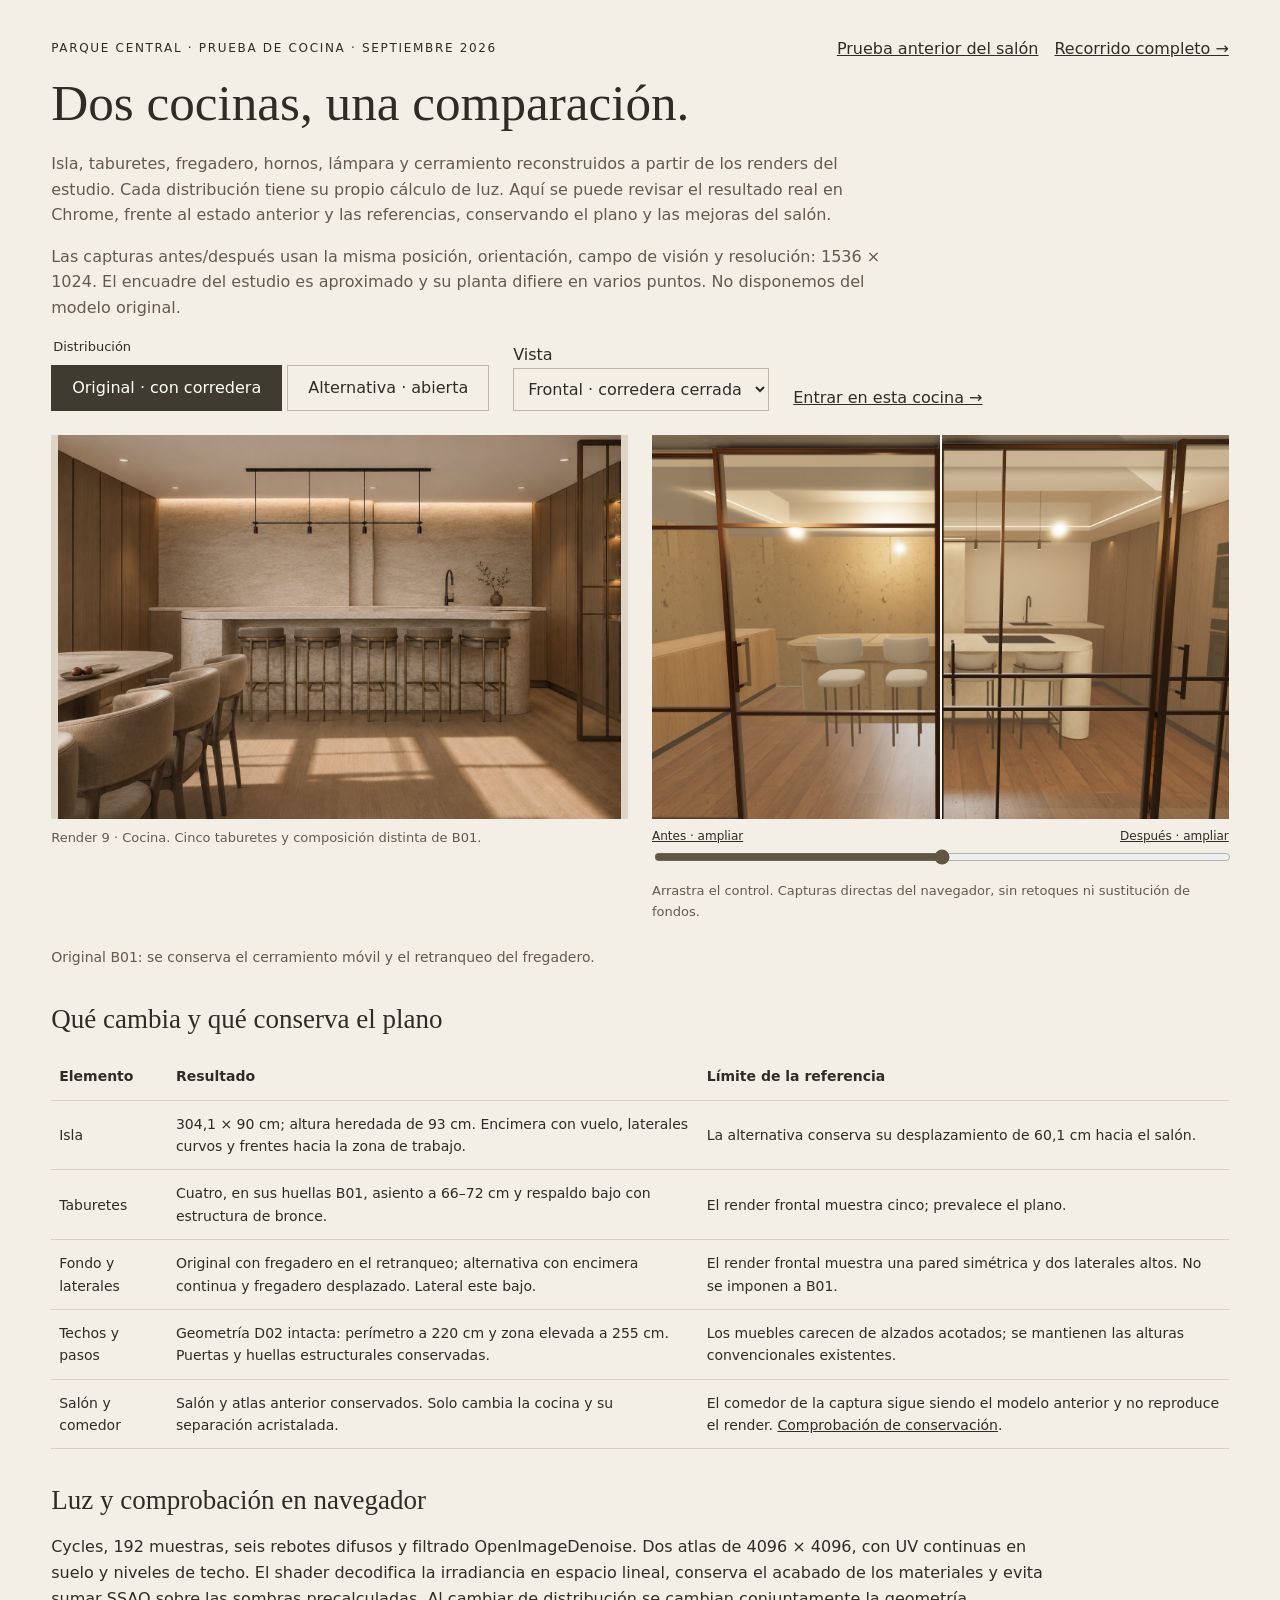
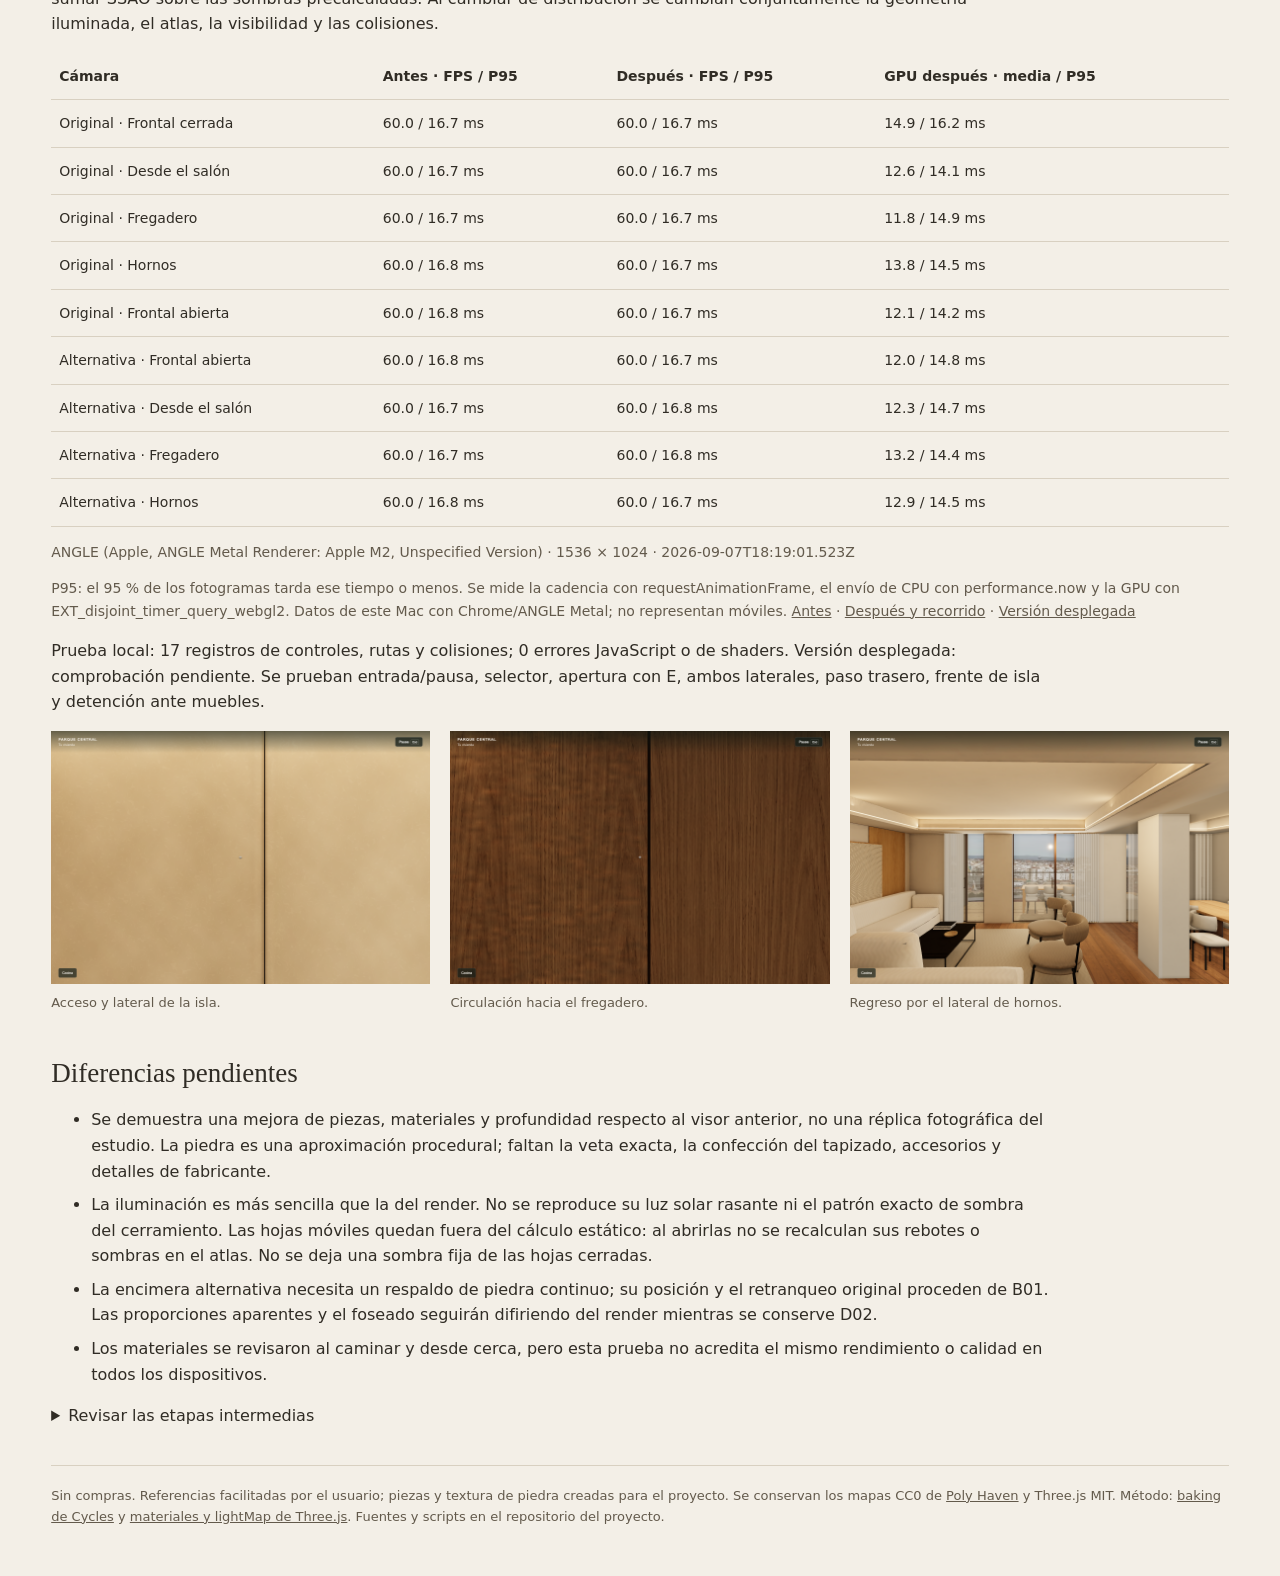
==== review/kitchen/index.html @ 888ee417 "Reconstruye ambas cocinas con iluminación por variante y comparativa" ====
<!doctype html>
<html lang="es">
<meta charset="utf-8"><meta name="viewport" content="width=device-width,initial-scale=1">
<title>Parque Central · Comparativa de las dos cocinas</title>
<style>
*{box-sizing:border-box}body{margin:0;background:#f3efe7;color:#302c25;font:16px/1.6 system-ui,sans-serif}main{max-width:1500px;margin:auto;padding:36px 4vw}a{color:inherit}h1{font:400 clamp(30px,4vw,52px)/1.12 Georgia,serif;margin:12px 0 20px}h2{font:400 27px Georgia,serif;margin:36px 0 18px}.intro{max-width:850px;color:#635a4c}.eyebrow{letter-spacing:.14em;font-size:12px;text-transform:uppercase}.bar{display:flex;justify-content:space-between;gap:16px;align-items:center;flex-wrap:wrap}button{font:inherit;padding:9px 20px;border:1px solid #bfb6a5;background:transparent;color:inherit;cursor:pointer}button[aria-pressed=true]{color:#fff;background:#403b31;border-color:#403b31}.gallery{display:grid;grid-template-columns:1fr 1fr;gap:24px;margin-top:24px}figure{margin:0}figcaption{font-size:13px;margin:9px 0;color:#635a4c}img{display:block;width:100%}.reference{height:auto;aspect-ratio:3/2;object-fit:contain;background:#ded5c6}.comparison{position:relative;aspect-ratio:3/2;background:#ded5c6;overflow:hidden}.comparison img{position:absolute;inset:0;width:100%;height:100%;object-fit:contain}.comparison .before{clip-path:inset(0 calc(100% - var(--split,50%)) 0 0)}.divider{position:absolute;top:0;bottom:0;left:var(--split,50%);width:2px;background:white;pointer-events:none}.tags{display:flex;justify-content:space-between;font-size:12px;margin-top:8px}.range{width:100%;accent-color:#615543}table{width:100%;border-collapse:collapse;font-size:14px}th,td{text-align:left;border-bottom:1px solid #d8d0c1;padding:12px 8px}th{font-weight:600}.notes{max-width:1000px}.notes li{margin:8px 0}.details{display:grid;grid-template-columns:repeat(3,1fr);gap:20px}.footer{border-top:1px solid #d8d0c1;margin-top:36px;padding-top:20px;color:#635a4c;font-size:13px}.status{font-size:14px;color:#635a4c}summary{cursor:pointer}code{font-size:13px}@media(max-width:750px){.gallery,.details{grid-template-columns:1fr}main{padding:24px 5vw}th,td{padding:9px 4px;font-size:12px}}

select{font:inherit;padding:10px;border:1px solid #bfb6a5;background:#f3efe7;color:#302c25}nav{display:flex;gap:16px;flex-wrap:wrap}fieldset{border:0;padding:0;margin:0}legend{font-size:13px;margin-bottom:8px}.controls{display:flex;gap:24px;align-items:end;flex-wrap:wrap}.table-wrap{overflow-x:auto}.stage{display:grid;grid-template-columns:repeat(3,1fr);gap:16px}.pill{display:inline-block;background:#e5ddce;padding:5px 10px;font-size:13px}button:focus-visible,a:focus-visible,select:focus-visible{outline:3px solid #8a653c;outline-offset:4px}@media(max-width:750px){.stage{grid-template-columns:1fr}}
</style>
<main>
<div class="bar"><span class="eyebrow">Parque Central · Prueba de cocina · Septiembre 2026</span><nav><a href="../salon/">Prueba anterior del salón</a><a href="../../">Recorrido completo →</a></nav></div>
<h1>Dos cocinas, una comparación.</h1>
<p class="intro">Isla, taburetes, fregadero, hornos, lámpara y cerramiento reconstruidos a partir de los renders del estudio. Cada distribución tiene su propio cálculo de luz. Aquí se puede revisar el resultado real en Chrome, frente al estado anterior y las referencias, conservando el plano y las mejoras del salón.</p>
<p class="intro">Las capturas antes/después usan la misma posición, orientación, campo de visión y resolución: 1536 × 1024. El encuadre del estudio es aproximado y su planta difiere en varios puntos. No disponemos del modelo original.</p>
<div class="controls">
<fieldset><legend>Distribución</legend><button data-layout="original" aria-pressed="true">Original · con corredera</button> <button data-layout="alternative" aria-pressed="false">Alternativa · abierta</button></fieldset>
<label>Vista<br><select id="view"><option value="reference">Frontal · corredera cerrada</option><option value="open">Frontal · corredera abierta</option><option value="living">Desde el salón</option><option value="worktop">Fregadero y encimera</option><option value="ovens">Hornos y frentes</option></select></label>
<a id="tour" href="../../?kitchen=original&amp;start=kitchen">Entrar en esta cocina →</a>
</div>
<div class="gallery">
<figure><a id="referenceLink" href="reference-kitchen.png"><img id="reference" class="reference" src="reference-kitchen.png" alt="Render de referencia de la cocina del estudio"></a><figcaption id="referenceCaption">Render 9 · Cocina. Muestra cinco taburetes y una composición simétrica diferente de B01.</figcaption></figure>
<figure><div class="comparison" id="comparison"><img id="after" src="after-original-reference.png" alt="Cocina original después de la reconstrucción"><img class="before" id="before" src="before-original-reference.png" alt="Cocina original antes de la reconstrucción"><div class="divider"></div></div><div class="tags"><a id="beforeLink" href="before-original-reference.png">Antes · ampliar</a><a id="afterLink" href="after-original-reference.png">Después · ampliar</a></div><input class="range" id="slider" type="range" min="0" max="100" value="50" aria-label="Comparación: antes a la izquierda, después a la derecha"><figcaption>Arrastra el control. Capturas directas del navegador, sin retoques ni sustitución de fondos.</figcaption></figure>
</div>
<p id="viewNote" class="status" aria-live="polite"></p>
<h2>Qué cambia y qué conserva el plano</h2>
<div class="table-wrap"><table><thead><tr><th>Elemento</th><th>Resultado</th><th>Límite de la referencia</th></tr></thead><tbody>
<tr><td>Isla</td><td>304,1 × 90 cm; altura heredada de 93 cm. Encimera con vuelo, laterales curvos y frentes hacia la zona de trabajo.</td><td>La alternativa conserva su desplazamiento de 60,1 cm hacia el salón.</td></tr>
<tr><td>Taburetes</td><td>Cuatro, en sus huellas B01, asiento a 66–72 cm y respaldo bajo con estructura de bronce.</td><td>El render frontal muestra cinco; prevalece el plano.</td></tr>
<tr><td>Fondo y laterales</td><td>Original con fregadero en el retranqueo; alternativa con encimera continua y fregadero desplazado. Lateral este bajo.</td><td>El render frontal muestra una pared simétrica y dos laterales altos. No se imponen a B01.</td></tr>
<tr><td>Techos y pasos</td><td>Geometría D02 intacta: perímetro a 220 cm y zona elevada a 255 cm. Puertas y huellas estructurales conservadas.</td><td>Los muebles carecen de alzados acotados; se mantienen las alturas convencionales existentes.</td></tr>
<tr><td>Salón y comedor</td><td>Salón y atlas anterior conservados. Solo cambia la cocina y su separación acristalada.</td><td>El comedor de la captura sigue siendo el modelo anterior y no reproduce el render. <a href="scope-check.json">Comprobación de conservación</a>.</td></tr>
</tbody></table></div>
<h2>Luz y comprobación en navegador</h2>
<p class="notes">Cycles, 192 muestras, seis rebotes difusos y filtrado OpenImageDenoise. Dos atlas de 4096 × 4096, con UV continuas en suelo y niveles de techo. El shader decodifica la irradiancia en espacio lineal, conserva el acabado de los materiales y evita sumar SSAO sobre las sombras precalculadas. Al cambiar de distribución se cambian conjuntamente la geometría iluminada, el atlas, la visibilidad y las colisiones.</p>
<div class="table-wrap"><table><thead><tr><th>Cámara</th><th>Antes · FPS / P95</th><th>Después · FPS / P95</th><th>GPU después · media / P95</th></tr></thead><tbody id="metrics"><tr><td colspan="4">Cargando mediciones…</td></tr></tbody></table></div>
<p class="status" id="hardware"></p>
<p class="status">P95: el 95 % de los fotogramas tarda ese tiempo o menos. Se mide la cadencia con requestAnimationFrame, el envío de CPU con performance.now y la GPU con EXT_disjoint_timer_query_webgl2. Datos de este Mac con Chrome/ANGLE Metal; no representan móviles. <a href="before-metrics.json">Antes</a> · <a href="after-metrics.json">Después y recorrido</a> · <a href="deployed-metrics.json">Versión desplegada</a></p>
<p id="walkSummary" class="notes"></p>
<div class="details"><figure><a id="eastLink"><img id="east" loading="lazy" alt="Acceso y paso lateral con controles WASD"></a><figcaption>Acceso y lateral de la isla.</figcaption></figure><figure><a id="rearLink"><img id="rear" loading="lazy" alt="Paso por detrás de la isla"></a><figcaption>Circulación hacia el fregadero.</figcaption></figure><figure><a id="westLink"><img id="west" loading="lazy" alt="Paso entre isla y columna de hornos"></a><figcaption>Regreso por el lateral de hornos.</figcaption></figure></div>
<h2>Diferencias pendientes</h2>
<ul class="notes">
<li>Se demuestra una mejora de piezas, materiales y profundidad respecto al visor anterior, no una réplica fotográfica del estudio. La piedra es una aproximación procedural; faltan la veta exacta, la confección del tapizado, accesorios y detalles de fabricante.</li>
<li>La iluminación es más sencilla que la del render. No se reproduce su luz solar rasante ni el patrón exacto de sombra del cerramiento. Las hojas móviles quedan fuera del cálculo estático: al abrirlas no se recalculan sus rebotes o sombras en el atlas. No se deja una sombra fija de las hojas cerradas.</li>
<li>La encimera alternativa necesita un respaldo de piedra continuo; su posición y el retranqueo original proceden de B01. Las proporciones aparentes y el foseado seguirán difiriendo del render mientras se conserve D02.</li>
<li>Los materiales se revisaron al caminar y desde cerca, pero esta prueba no acredita el mismo rendimiento o calidad en todos los dispositivos.</li>
</ul>
<details><summary>Revisar las etapas intermedias</summary><div class="stage"><figure><a id="geometryLink"><img id="geometry" loading="lazy" alt="Nueva geometría con iluminación anterior"></a><figcaption>Geometría nueva con la luz anterior.</figcaption></figure><figure><a id="light1Link"><img id="light1" loading="lazy" alt="Primer cálculo de luz"></a><figcaption>Primer atlas: demasiado brillo y juntas visibles.</figcaption></figure><figure><a id="light2Link"><img id="light2" loading="lazy" alt="Segundo ajuste de materiales"></a><figcaption>Segundo ajuste: motivó la corrección de UV en suelo y techo.</figcaption></figure></div></details>
<p class="footer">Sin compras. Referencias facilitadas por el usuario; piezas y textura de piedra creadas para el proyecto. Se conservan los mapas CC0 de <a href="https://polyhaven.com/a/wood_floor">Poly Haven</a> y Three.js MIT. Método: <a href="https://docs.blender.org/manual/en/latest/render/cycles/baking.html">baking de Cycles</a> y <a href="https://threejs.org/docs/pages/MeshStandardMaterial.html">materiales y lightMap de Three.js</a>. Fuentes y scripts en el repositorio del proyecto.</p>
</main>
<script type="module">
const $=id=>document.getElementById(id);let layout='original';
function setImage(id,file){$(id).src=file;$(id+'Link').href=file;}
function update(){
 $('view').querySelector('[value=reference]').textContent=layout==='original'?'Frontal · corredera cerrada':'Frontal · cocina abierta';
 const view=$('view').value,frame=view==='open'?(layout==='original'?'open':'reference'):view;
 for(const stage of ['before','after'])setImage(stage,`${stage}-${layout}-${frame}.png`);
 const living=view==='living'||view==='ovens';setImage('reference',living?'reference-living.png':'reference-kitchen.png');
 $('referenceCaption').textContent=living?'Render 2 · Comedor y separación con la cocina. El comedor no se reconstruye en esta prueba.':'Render 9 · Cocina. Cinco taburetes y composición distinta de B01.';
 $('tour').href=`../../?kitchen=${layout}&start=kitchen`;
 $('viewNote').textContent=layout==='alternative'?'Alternativa B01: isla adelantada 60,1 cm, sin cerramiento y con encimera continua.':'Original B01: se conserva el cerramiento móvil y el retranqueo del fregadero.';
 for(const key of ['east','rear','west'])setImage(key,`after-walk-${layout}-${key}.png`);
 for(const [id,stage] of [['geometry','geometry'],['light1','light-v1'],['light2','light-v2']])setImage(id,`${stage}-${layout}-${layout==='original'?'open':'reference'}.png`);
}
for(const b of document.querySelectorAll('[data-layout]'))b.onclick=()=>{layout=b.dataset.layout;for(const a of document.querySelectorAll('[data-layout]'))a.setAttribute('aria-pressed',String(a===b));update();};
$('view').onchange=update;$('slider').oninput=e=>$('comparison').style.setProperty('--split',e.target.value+'%');update();
const names={reference:'Frontal cerrada',open:'Frontal abierta',living:'Desde el salón',worktop:'Fregadero',ovens:'Hornos'};
try{
 const [before,after]=await Promise.all(['before','after'].map(async n=>{const r=await fetch(n+'-metrics.json');if(!r.ok)throw Error(n);return r.json();}));
 const live=await fetch('deployed-metrics.json').then(r=>r.ok?r.json():null).catch(()=>null);
 $('metrics').innerHTML=after.views.map(v=>{const old=before.views.find(o=>o.name===v.name),[layout,view]=v.name.split('-');return `<tr><td>${layout==='original'?'Original':'Alternativa'} · ${layout==='alternative'&&view==='reference'?'Frontal abierta':names[view]}</td><td>${old.fps.toFixed(1)} / ${old.p95.toFixed(1)} ms</td><td>${v.fps.toFixed(1)} / ${v.p95.toFixed(1)} ms</td><td>${v.gpuMs?v.gpuMs.mean.toFixed(1)+' / '+v.gpuMs.p95.toFixed(1)+' ms':'No disponible'}</td></tr>`;}).join('');
 $('hardware').textContent=after.renderer+' · '+after.viewport.width+' × '+after.viewport.height+' · '+after.measuredAt;
 $('walkSummary').textContent=`Prueba local: ${after.walk.length} registros de controles, rutas y colisiones; ${after.errors.length} errores JavaScript o de shaders. Versión desplegada: ${live?live.walk.length+' registros; '+live.errors.length+' errores.':'comprobación pendiente.'} Se prueban entrada/pausa, selector, apertura con E, ambos laterales, paso trasero, frente de isla y detención ante muebles.`;
}catch{$('metrics').innerHTML='<tr><td colspan="4">Consulta los JSON de mediciones enlazados.</td></tr>';}
</script>
</html>
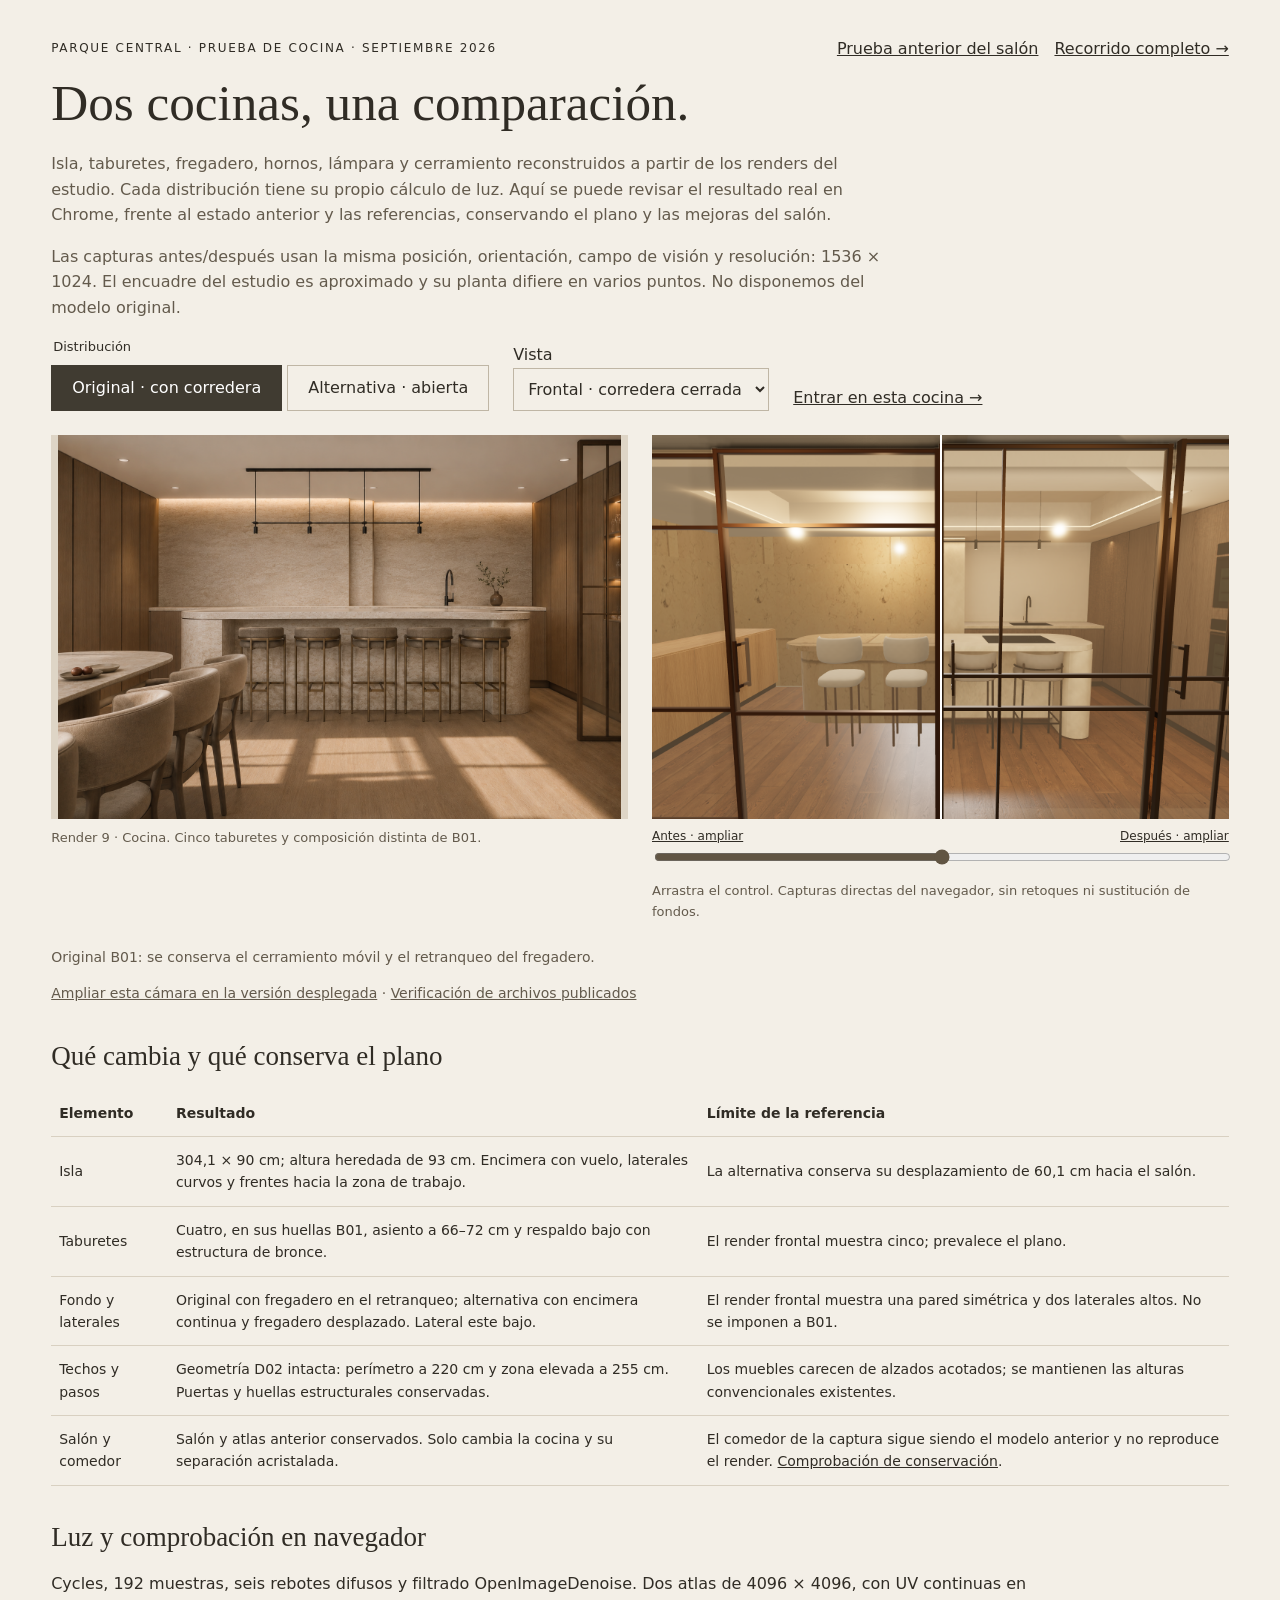
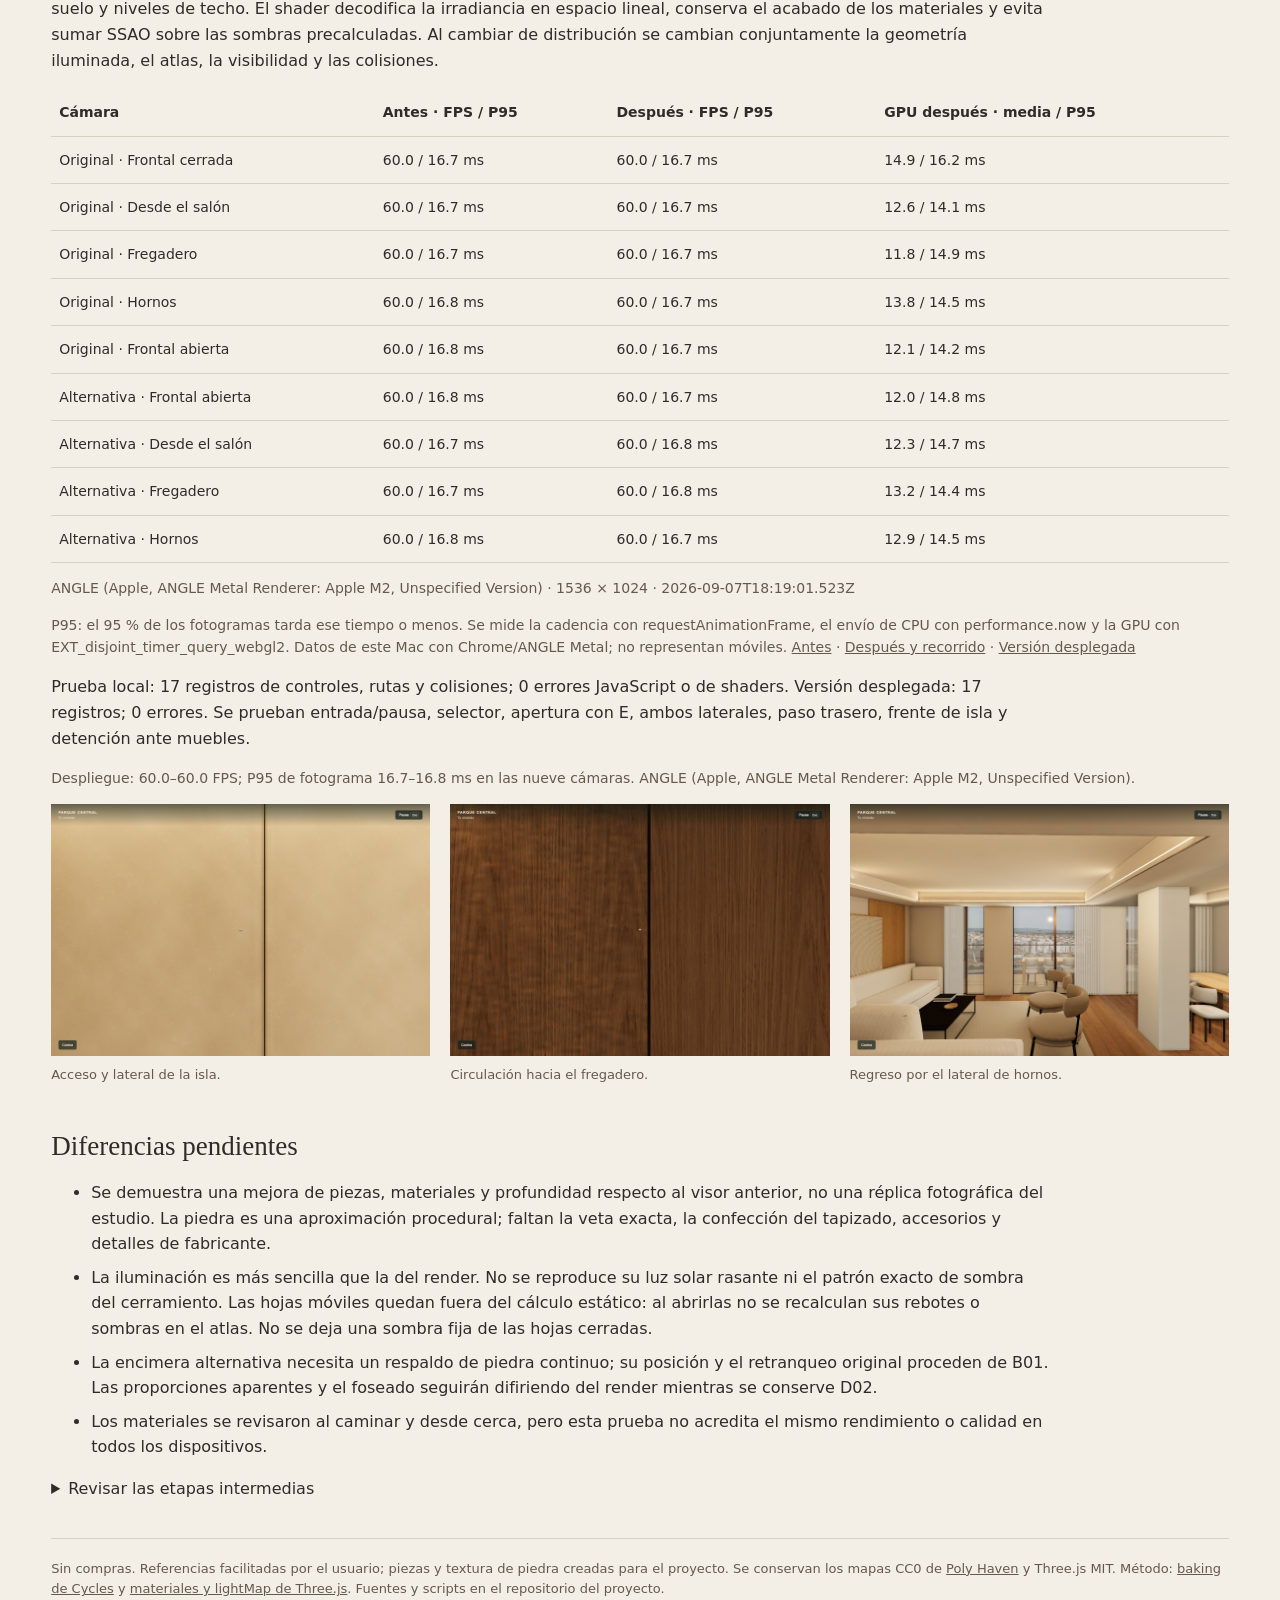
==== commit 67412b01: "Publica evidencias WebGL y mediciones de ambas cocinas desplegadas" ====
--- a/review/kitchen/index.html
+++ b/review/kitchen/index.html
@@ -22,6 +22,7 @@
 <figure><div class="comparison" id="comparison"><img id="after" src="after-original-reference.png" alt="Cocina original después de la reconstrucción"><img class="before" id="before" src="before-original-reference.png" alt="Cocina original antes de la reconstrucción"><div class="divider"></div></div><div class="tags"><a id="beforeLink" href="before-original-reference.png">Antes · ampliar</a><a id="afterLink" href="after-original-reference.png">Después · ampliar</a></div><input class="range" id="slider" type="range" min="0" max="100" value="50" aria-label="Comparación: antes a la izquierda, después a la derecha"><figcaption>Arrastra el control. Capturas directas del navegador, sin retoques ni sustitución de fondos.</figcaption></figure>
 </div>
 <p id="viewNote" class="status" aria-live="polite"></p>
+<p class="status"><a id="deployedCapture" href="deployed-original-reference.png">Ampliar esta cámara en la versión desplegada</a> · <a href="deployed-assets.json">Verificación de archivos publicados</a></p>
 <h2>Qué cambia y qué conserva el plano</h2>
 <div class="table-wrap"><table><thead><tr><th>Elemento</th><th>Resultado</th><th>Límite de la referencia</th></tr></thead><tbody>
 <tr><td>Isla</td><td>304,1 × 90 cm; altura heredada de 93 cm. Encimera con vuelo, laterales curvos y frentes hacia la zona de trabajo.</td><td>La alternativa conserva su desplazamiento de 60,1 cm hacia el salón.</td></tr>
@@ -36,6 +37,7 @@
 <p class="status" id="hardware"></p>
 <p class="status">P95: el 95 % de los fotogramas tarda ese tiempo o menos. Se mide la cadencia con requestAnimationFrame, el envío de CPU con performance.now y la GPU con EXT_disjoint_timer_query_webgl2. Datos de este Mac con Chrome/ANGLE Metal; no representan móviles. <a href="before-metrics.json">Antes</a> · <a href="after-metrics.json">Después y recorrido</a> · <a href="deployed-metrics.json">Versión desplegada</a></p>
 <p id="walkSummary" class="notes"></p>
+<p id="livePerformance" class="status"></p>
 <div class="details"><figure><a id="eastLink"><img id="east" loading="lazy" alt="Acceso y paso lateral con controles WASD"></a><figcaption>Acceso y lateral de la isla.</figcaption></figure><figure><a id="rearLink"><img id="rear" loading="lazy" alt="Paso por detrás de la isla"></a><figcaption>Circulación hacia el fregadero.</figcaption></figure><figure><a id="westLink"><img id="west" loading="lazy" alt="Paso entre isla y columna de hornos"></a><figcaption>Regreso por el lateral de hornos.</figcaption></figure></div>
 <h2>Diferencias pendientes</h2>
 <ul class="notes">
@@ -54,6 +56,7 @@
  $('view').querySelector('[value=reference]').textContent=layout==='original'?'Frontal · corredera cerrada':'Frontal · cocina abierta';
  const view=$('view').value,frame=view==='open'?(layout==='original'?'open':'reference'):view;
  for(const stage of ['before','after'])setImage(stage,`${stage}-${layout}-${frame}.png`);
+ $('deployedCapture').href=`deployed-${layout}-${frame}.png`;
  const living=view==='living'||view==='ovens';setImage('reference',living?'reference-living.png':'reference-kitchen.png');
  $('referenceCaption').textContent=living?'Render 2 · Comedor y separación con la cocina. El comedor no se reconstruye en esta prueba.':'Render 9 · Cocina. Cinco taburetes y composición distinta de B01.';
  $('tour').href=`../../?kitchen=${layout}&start=kitchen`;
@@ -69,7 +72,8 @@
  const live=await fetch('deployed-metrics.json').then(r=>r.ok?r.json():null).catch(()=>null);
  $('metrics').innerHTML=after.views.map(v=>{const old=before.views.find(o=>o.name===v.name),[layout,view]=v.name.split('-');return `<tr><td>${layout==='original'?'Original':'Alternativa'} · ${layout==='alternative'&&view==='reference'?'Frontal abierta':names[view]}</td><td>${old.fps.toFixed(1)} / ${old.p95.toFixed(1)} ms</td><td>${v.fps.toFixed(1)} / ${v.p95.toFixed(1)} ms</td><td>${v.gpuMs?v.gpuMs.mean.toFixed(1)+' / '+v.gpuMs.p95.toFixed(1)+' ms':'No disponible'}</td></tr>`;}).join('');
  $('hardware').textContent=after.renderer+' · '+after.viewport.width+' × '+after.viewport.height+' · '+after.measuredAt;
+ if(live){const fps=live.views.map(v=>v.fps),p95=live.views.map(v=>v.p95);$('livePerformance').textContent=`Despliegue: ${Math.min(...fps).toFixed(1)}–${Math.max(...fps).toFixed(1)} FPS; P95 de fotograma ${Math.min(...p95).toFixed(1)}–${Math.max(...p95).toFixed(1)} ms en las nueve cámaras. ${live.renderer}.`;}
  $('walkSummary').textContent=`Prueba local: ${after.walk.length} registros de controles, rutas y colisiones; ${after.errors.length} errores JavaScript o de shaders. Versión desplegada: ${live?live.walk.length+' registros; '+live.errors.length+' errores.':'comprobación pendiente.'} Se prueban entrada/pausa, selector, apertura con E, ambos laterales, paso trasero, frente de isla y detención ante muebles.`;
 }catch{$('metrics').innerHTML='<tr><td colspan="4">Consulta los JSON de mediciones enlazados.</td></tr>';}
 </script>
-</html>+</html>
